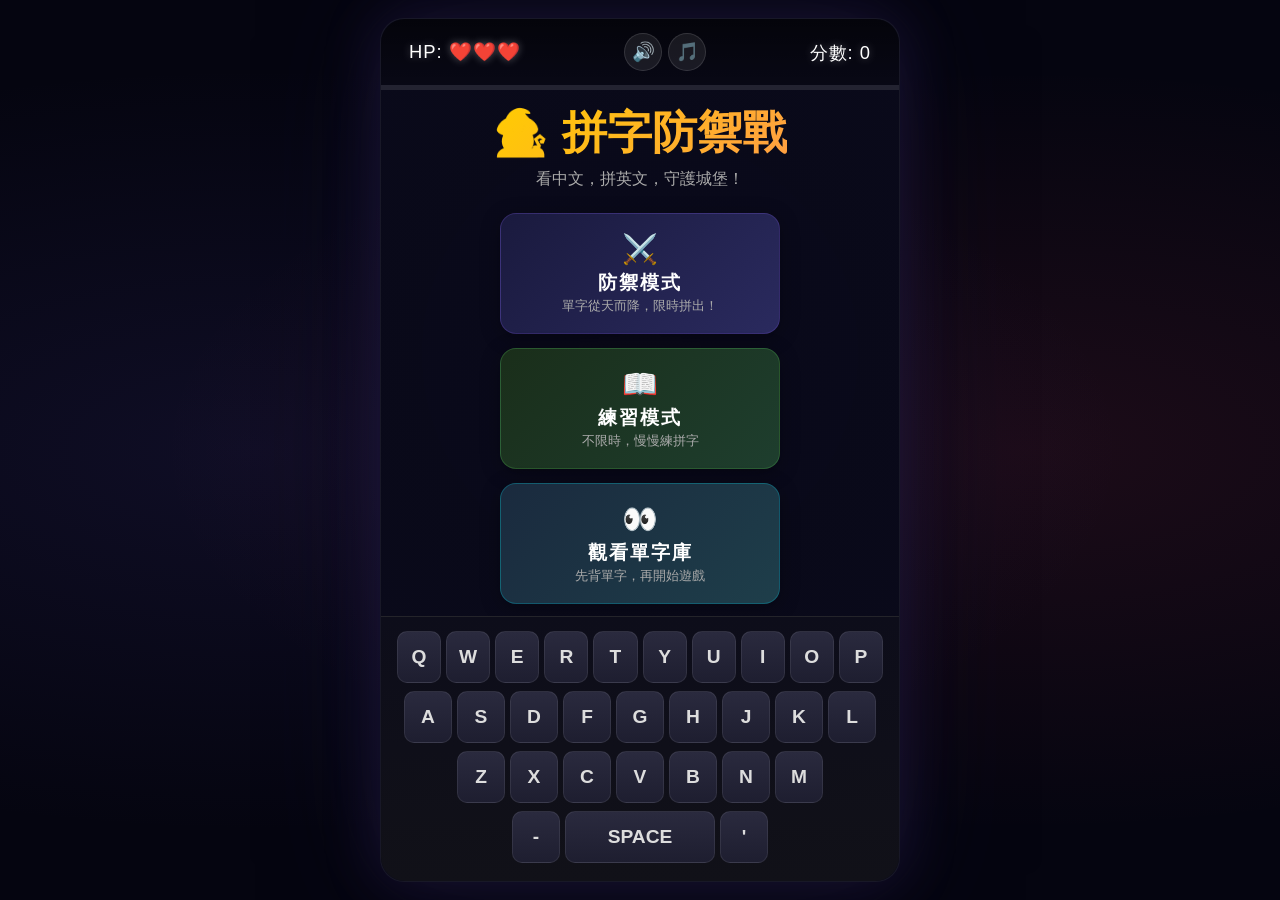
==== index.html @ 6a89c2eb "fix: 支援含有空白(空白鍵)、連字號與撇號的英文單字輸入" ====
<!DOCTYPE html>
<html lang="zh-TW">
<head>
    <meta charset="UTF-8">
    <meta name="viewport" content="width=device-width, initial-scale=1.0, maximum-scale=1.0, user-scalable=no">
    <title>拼字防禦戰</title>
    <link rel="stylesheet" href="style.css?v=13">
</head>
<body>
    <div id="game-container">
        <header id="status-bar">
            <div class="hp-box">HP: <span id="hp-display">❤️❤️❤️</span></div>
            <div class="status-center">
                <button id="sound-toggle" class="icon-btn" title="音效開關">🔊</button>
                <button id="music-toggle" class="icon-btn" title="背景音樂開關">🎵</button>
            </div>
            <div class="score-box">分數: <span id="score-display">0</span></div>
        </header>

        <div id="fever-bar-container">
            <div id="fever-bar-fill"></div>
        </div>

        <div id="canvas-container">
            <canvas id="gameCanvas"></canvas>

            <!-- 首頁：模式選擇 -->
            <div id="start-screen">
                <h1>🧙‍♂️ 拼字防禦戰</h1>
                <p style="color:#aaa; margin-bottom: 5px; font-size:0.9rem;">看中文，拼英文，守護城堡！</p>
                <div class="mode-buttons">
                    <button id="start-defense-btn" class="mode-btn">
                        <span class="mode-icon">⚔️</span>
                        <span class="mode-title">防禦模式</span>
                        <span class="mode-desc">單字從天而降，限時拼出！</span>
                    </button>
                    <button id="start-practice-btn" class="mode-btn practice">
                        <span class="mode-icon">📖</span>
                        <span class="mode-title">練習模式</span>
                        <span class="mode-desc">不限時，慢慢練拼字</span>
                    </button>
                    <button id="start-dictionary-btn" class="mode-btn dictionary">
                        <span class="mode-icon">👀</span>
                        <span class="mode-title">觀看單字庫</span>
                        <span class="mode-desc">先背單字，再開始遊戲</span>
                    </button>
                </div>
            </div>

            <!-- 分類選擇畫面 -->
            <div id="category-screen" style="display: none;">
                <h2 id="category-title">📚 選擇題庫</h2>
                <p style="color:#aaa; font-size:0.85rem; margin-bottom: 8px;">選擇要練習的單字分類</p>
                <div id="category-list" class="category-list">
                    <!-- 動態生成 -->
                </div>
                <button id="category-back-btn" class="secondary-btn" style="margin-top: 14px;">⬅ 返回</button>
            </div>

            <!-- 項次/批次選擇畫面 -->
            <div id="batch-screen" style="display: none;">
                <h2 id="batch-title">🔢 選擇範圍</h2>
                <p style="color:#aaa; font-size:0.85rem; margin-bottom: 8px;">將單字依序分組，分批練習效果更好</p>
                <div id="batch-list" class="category-list">
                    <!-- 動態生成 -->
                </div>
                <button id="batch-back-btn" class="secondary-btn" style="margin-top: 14px;">⬅ 返回分類</button>
            </div>

            <!-- 單字預覽畫面 (單字圖鑑) -->
            <div id="dictionary-screen" style="display: none;">
                <h2 id="dictionary-title">👀 單字總覽</h2>
                <div id="dictionary-list" class="dictionary-list">
                    <!-- 動態生成 -->
                </div>
                <button id="dictionary-back-btn" class="secondary-btn" style="margin-top: 14px;">⬅ 返回分類</button>
            </div>

            <!-- 防禦模式結束畫面 -->
            <div id="game-over-screen" style="display: none;">
                <h2>💀 遊戲結束</h2>
                <p>最終分數: <span id="final-score">0</span></p>
                <button id="restart-btn">🔄 再玩一次</button>
                <button id="back-menu-btn" class="secondary-btn">🏠 回到主選單</button>
            </div>

            <!-- 練習模式結束畫面 -->
            <div id="practice-end-screen" style="display: none;">
                <h2>📊 練習結果</h2>
                <p>完成單字: <span id="practice-count">0</span> 個</p>
                <p>正確率: <span id="practice-accuracy">0</span>%</p>
                <button id="practice-restart-btn">📖 繼續練習</button>
                <button id="practice-menu-btn" class="secondary-btn">🏠 回到主選單</button>
            </div>
        </div>

        <div id="keyboard-container">
        </div>
    </div>

    <script src="api.js?v=13"></script>
    <script src="game.js?v=13"></script>
</body>
</html>
---- style.css ----
/* ===================== */
/* 基礎重置與全域設定     */
/* ===================== */
* { box-sizing: border-box; margin: 0; padding: 0; user-select: none; -webkit-touch-callout: none; }
html, body { height: 100%; }
body {
    background-color: #050510;
    color: white;
    font-family: 'Segoe UI', Tahoma, Geneva, Verdana, sans-serif;
    overflow: hidden;
    overscroll-behavior: none;
    display: flex;
    justify-content: center;
    align-items: center;
}

/* ===================== */
/* 遊戲容器佈局           */
/* ===================== */
#game-container {
    display: flex;
    flex-direction: column;
    width: 100%;
    max-width: 600px;
    height: 100vh;
    height: 100dvh;
    margin: 0 auto;
    background-color: #0a0a1a;
    position: relative;
    transition: transform 0.1s;
}

/* ===================== */
/* 狀態列                 */
/* ===================== */
#status-bar {
    display: flex;
    justify-content: space-between;
    align-items: center;
    padding: 10px 16px;
    font-size: 1rem;
    background: linear-gradient(180deg, rgba(0,0,0,0.6), rgba(0,0,0,0.2));
    z-index: 10;
    letter-spacing: 1px;
    flex-shrink: 0;
}
.hp-box, .score-box { text-shadow: 0 0 8px rgba(255,255,255,0.3); white-space: nowrap; }
.status-center { display: flex; gap: 6px; }

/* 音量控制小按鈕 */
.icon-btn {
    width: 36px; height: 36px;
    padding: 0; margin: 0;
    font-size: 1.1rem; line-height: 1;
    border-radius: 50%;
    background: rgba(255,255,255,0.08);
    border: 1px solid rgba(255,255,255,0.12);
    color: white; cursor: pointer;
    display: flex; align-items: center; justify-content: center;
    box-shadow: none; letter-spacing: 0;
    transition: background 0.15s, transform 0.1s;
}
.icon-btn:hover { background: rgba(255,255,255,0.15); }
.icon-btn:active { transform: scale(0.9); }
.icon-btn.muted { opacity: 0.4; }

/* 狂暴進度條 */
#fever-bar-container { height: 5px; width: 100%; background-color: rgba(255,255,255,0.1); flex-shrink: 0; }
#fever-bar-fill { height: 100%; width: 0%; background: linear-gradient(90deg, #ff9f43, #e94560); transition: width 0.3s; }

/* ===================== */
/* Canvas 畫布區          */
/* ===================== */
#canvas-container {
    flex: 1;
    position: relative;
    width: 100%;
    overflow: hidden;
    min-height: 0;
}
canvas { display: block; width: 100%; height: 100%; }

/* ===================== */
/* 開始與結束覆蓋層        */
/* ===================== */
#start-screen, #game-over-screen, #practice-end-screen, #category-screen, #dictionary-screen, #batch-screen {
    position: absolute; top: 0; left: 0; width: 100%; height: 100%;
    background: radial-gradient(ellipse at center, rgba(10,10,26,0.88) 0%, rgba(10,10,26,0.96) 100%);
    display: flex; flex-direction: column; align-items: center; justify-content: center; z-index: 20;
    backdrop-filter: blur(4px);
    padding: 20px;
}
#start-screen h1 {
    font-size: 2.2rem; margin-bottom: 6px;
    background: linear-gradient(135deg, #ffcc00, #ff9f43);
    -webkit-background-clip: text; background-clip: text;
    -webkit-text-fill-color: transparent;
    text-shadow: none;
}
#game-over-screen h2 { color: #e94560; font-size: 1.8rem; }
#game-over-screen p, #practice-end-screen p { color: #ccc; font-size: 1.1rem; margin-top: 8px; }
#practice-end-screen h2 {
    font-size: 1.8rem;
    background: linear-gradient(135deg, #4CAF50, #00ff88);
    -webkit-background-clip: text; background-clip: text;
    -webkit-text-fill-color: transparent;
}

/* 模式選擇按鈕 */
.mode-buttons {
    display: flex; flex-direction: column; gap: 14px;
    margin-top: 18px; width: 100%; max-width: 280px;
}
.mode-btn {
    display: flex; flex-direction: column; align-items: center;
    padding: 18px 20px !important; margin: 0 !important;
    border-radius: 16px !important;
    background: linear-gradient(135deg, #1a1a3e, #2a2a5e) !important;
    border: 1px solid rgba(108,77,196,0.3) !important;
    box-shadow: 0 4px 20px rgba(0,0,0,0.3) !important;
    cursor: pointer; transition: all 0.2s !important;
    text-align: center;
}
.mode-btn:hover {
    transform: translateY(-3px) !important;
    box-shadow: 0 8px 30px rgba(108,77,196,0.4) !important;
    border-color: rgba(108,77,196,0.6) !important;
}
.mode-btn:active { transform: scale(0.97) !important; }
.mode-btn.practice {
    background: linear-gradient(135deg, #1a2e1a, #1e3e2e) !important;
    border-color: rgba(76,175,80,0.3) !important;
}
.mode-btn.practice:hover {
    box-shadow: 0 8px 30px rgba(76,175,80,0.3) !important;
    border-color: rgba(76,175,80,0.6) !important;
}
.mode-btn.dictionary {
    background: linear-gradient(135deg, #1a2a3e, #1e3e4a) !important;
    border-color: rgba(0, 188, 212, 0.3) !important;
}
.mode-btn.dictionary:hover {
    box-shadow: 0 8px 30px rgba(0, 188, 212, 0.3) !important;
    border-color: rgba(0, 188, 212, 0.6) !important;
}
.mode-icon { font-size: 1.8rem; margin-bottom: 4px; }
.mode-title {
    font-size: 1.2rem; font-weight: bold; color: #fff;
    letter-spacing: 2px;
}
.mode-desc { font-size: 0.8rem; color: #aaa; margin-top: 2px; }

/* 分類選擇清單 */
#category-screen h2 {
    font-size: 1.6rem;
    background: linear-gradient(135deg, #7B68EE, #a78bfa);
    -webkit-background-clip: text; background-clip: text;
    -webkit-text-fill-color: transparent;
}
.category-list {
    display: flex; flex-direction: column; gap: 8px;
    width: 100%; max-width: 300px;
    max-height: 55vh; overflow-y: auto;
    padding: 4px 2px;
    margin-top: 10px;
}
.category-list::-webkit-scrollbar { width: 4px; }
.category-list::-webkit-scrollbar-track { background: transparent; }
.category-list::-webkit-scrollbar-thumb { background: rgba(255,255,255,0.15); border-radius: 4px; }
.category-btn {
    display: flex; align-items: center; justify-content: space-between;
    padding: 14px 18px !important; margin: 0 !important;
    border-radius: 12px !important;
    background: linear-gradient(135deg, #1a1a3e, #22224a) !important;
    border: 1px solid rgba(123,104,238,0.2) !important;
    box-shadow: 0 2px 10px rgba(0,0,0,0.2) !important;
    cursor: pointer; transition: all 0.2s !important;
    text-align: left;
}
.category-btn:hover {
    transform: translateY(-2px) !important;
    border-color: rgba(123,104,238,0.5) !important;
    box-shadow: 0 4px 20px rgba(123,104,238,0.2) !important;
}
.category-btn:active { transform: scale(0.97) !important; }
.category-btn.all-btn {
    background: linear-gradient(135deg, #2a1a4e, #3a2a6e) !important;
    border-color: rgba(167,139,250,0.4) !important;
}
.category-name {
    font-size: 1.05rem; font-weight: bold; color: #fff;
    letter-spacing: 1px;
}
.category-count {
    font-size: 0.8rem; color: rgba(255,255,255,0.45);
    background: rgba(255,255,255,0.06);
    padding: 3px 10px; border-radius: 20px;
    white-space: nowrap;
}

/* 單字圖鑑清單 */
#dictionary-screen h2 {
    font-size: 1.6rem;
    background: linear-gradient(135deg, #00BCD4, #80DEEA);
    -webkit-background-clip: text; background-clip: text;
    -webkit-text-fill-color: transparent;
}
.dictionary-list {
    display: flex; flex-direction: column; gap: 8px;
    width: 100%; max-width: 320px;
    max-height: 60vh; overflow-y: auto;
    padding: 6px;
    margin-top: 10px;
}
.dictionary-list::-webkit-scrollbar { width: 4px; }
.dictionary-list::-webkit-scrollbar-track { background: transparent; }
.dictionary-list::-webkit-scrollbar-thumb { background: rgba(255,255,255,0.15); border-radius: 4px; }
.dict-card {
    display: flex; justify-content: space-between; align-items: center;
    padding: 12px 16px;
    border-radius: 10px;
    background: rgba(255,255,255,0.05);
    border: 1px solid rgba(255,255,255,0.1);
}
.dict-word {
    font-size: 1.2rem; font-weight: bold; color: #ffcc00;
    font-family: 'Courier New', monospace; letter-spacing: 1px;
}
.dict-trans {
    font-size: 1rem; color: #fff;
}

/* 通用遊戲按鈕 */
button:not(.icon-btn):not(.mode-btn):not(.key-btn):not(.category-btn) {
    padding: 15px 40px; font-size: 1.1rem;
    background: linear-gradient(135deg, #4a3fa0, #6c4dc4);
    color: white; border: none; border-radius: 12px;
    cursor: pointer; margin-top: 14px;
    box-shadow: 0 4px 15px rgba(108, 77, 196, 0.4);
    transition: transform 0.15s, box-shadow 0.15s;
    letter-spacing: 1px; font-weight: bold;
}
button:not(.icon-btn):not(.mode-btn):not(.key-btn):not(.category-btn):hover { transform: translateY(-2px); box-shadow: 0 6px 20px rgba(108, 77, 196, 0.6); }
button:not(.icon-btn):not(.mode-btn):not(.key-btn):not(.category-btn):active { transform: scale(0.96); }

/* 次要按鈕（回主選單等） */
.secondary-btn {
    background: transparent !important;
    border: 1px solid rgba(255,255,255,0.2) !important;
    box-shadow: none !important;
    font-size: 0.95rem !important;
    padding: 10px 30px !important;
    opacity: 0.7;
}
.secondary-btn:hover { opacity: 1; border-color: rgba(255,255,255,0.4) !important; }

/* ===================== */
/* 虛擬鍵盤區             */
/* ===================== */
#keyboard-container {
    flex-shrink: 0;
    padding: 10px 4px 14px;
    background: linear-gradient(180deg, #0d0d1a, #111118);
    display: flex; flex-direction: column; gap: 6px; justify-content: center;
    z-index: 10; border-top: 1px solid rgba(255,255,255,0.08);
}
.keyboard-row { display: flex; justify-content: center; gap: 4px; }
.key-btn {
    flex: 1; max-width: 42px; height: 46px;
    background: linear-gradient(180deg, #2a2a3e, #1e1e30);
    color: #ddd; border: 1px solid rgba(255,255,255,0.08);
    border-radius: 8px; font-size: 1.1rem; font-weight: bold;
    text-transform: uppercase; cursor: pointer;
    display: flex; align-items: center; justify-content: center;
    touch-action: manipulation;
    transition: background 0.1s, transform 0.08s;
}
.key-btn:active, .key-btn.active {
    background: linear-gradient(180deg, #6c4dc4, #4a3fa0);
    transform: scale(0.92); color: #fff;
    box-shadow: 0 0 12px rgba(108, 77, 196, 0.5);
}

/* ===================== */
/* 狂暴模式特效           */
/* ===================== */
body.fever-mode #game-container { box-shadow: inset 0 0 60px rgba(233, 69, 96, 0.6); }
body.fever-mode #fever-bar-fill { background: linear-gradient(90deg, #e94560, #ff6b6b); box-shadow: 0 0 15px #e94560; }
body.fever-mode .key-btn { border-color: rgba(233, 69, 96, 0.3); }
body.fever-mode .key-btn:active, body.fever-mode .key-btn.active {
    background: linear-gradient(180deg, #e94560, #c0392b);
    box-shadow: 0 0 12px rgba(233, 69, 96, 0.6);
}

/* ======================================= */
/* 響應式設計 — 平板 (768px+)               */
/* ======================================= */
@media (min-width: 768px) {
    #game-container {
        max-width: 700px;
        height: 100vh; height: 100dvh;
        border-radius: 24px;
        box-shadow: 0 0 60px rgba(108, 77, 196, 0.2), 0 0 120px rgba(10,10,26,0.8);
        border: 1px solid rgba(255,255,255,0.06);
    }

    /* 用 canvas-container 的 overflow:hidden 來裁切遊戲畫面圓角，而非整個容器 */
    #canvas-container { border-radius: 0; }

    #status-bar { padding: 14px 24px; font-size: 1.1rem; border-radius: 24px 24px 0 0; }

    #keyboard-container {
        padding: 14px 20px 18px;
        gap: 8px;
        border-radius: 0 0 24px 24px;
    }
    .key-btn {
        max-width: 54px; height: 54px;
        font-size: 1.2rem; border-radius: 10px;
    }
    .keyboard-row { gap: 6px; }

    #start-screen h1 { font-size: 2.6rem; }
    button:not(.icon-btn):not(.mode-btn):not(.key-btn):not(.category-btn) { padding: 18px 50px; font-size: 1.15rem; }
}

/* ======================================= */
/* 響應式設計 — 桌面寬螢幕 (1024px+)        */
/* ======================================= */
@media (min-width: 1024px) {
    body {
        background-image:
            radial-gradient(ellipse at 20% 50%, rgba(74,63,160,0.15) 0%, transparent 60%),
            radial-gradient(ellipse at 80% 50%, rgba(233,69,96,0.1) 0%, transparent 60%);
    }

    #game-container {
        max-width: 520px;
        height: 96vh; height: 96dvh;
    }

    #status-bar { padding: 14px 28px; font-size: 1.15rem; }
    .icon-btn { width: 38px; height: 38px; font-size: 1.15rem; }

    #keyboard-container {
        padding: 14px 16px 18px;
        gap: 8px;
    }
    .key-btn {
        max-width: 48px; height: 52px;
        font-size: 1.2rem; border-radius: 10px;
    }
    .key-btn:hover {
        background: linear-gradient(180deg, #35355a, #282844);
        border-color: rgba(255,255,255,0.15);
    }
    .keyboard-row { gap: 5px; }

    #start-screen h1 { font-size: 2.8rem; }
    #start-screen p { font-size: 1rem !important; }
    button:not(.icon-btn):not(.mode-btn):not(.key-btn):not(.category-btn) { padding: 18px 55px; font-size: 1.2rem; border-radius: 14px; }
}

/* ======================================= */
/* 響應式設計 — 超寬桌面 (1440px+)          */
/* ======================================= */
@media (min-width: 1440px) {
    #game-container {
        max-width: 580px;
        border-radius: 28px;
        box-shadow: 0 0 80px rgba(108, 77, 196, 0.25), 0 0 200px rgba(10,10,26,0.9);
    }
    #status-bar { border-radius: 28px 28px 0 0; }
    #keyboard-container { border-radius: 0 0 28px 28px; }
    .key-btn { max-width: 52px; height: 56px; font-size: 1.25rem; }
}

/* ======================================= */
/* 小螢幕手機 (< 375px)                     */
/* ======================================= */
@media (max-width: 374px) {
    #status-bar { padding: 8px 10px; font-size: 0.85rem; }
    .icon-btn { width: 30px; height: 30px; font-size: 0.9rem; }
    .key-btn { max-width: 34px; height: 40px; font-size: 0.95rem; }
    #keyboard-container { padding: 6px 2px 10px; gap: 4px; }
    .keyboard-row { gap: 3px; }
}
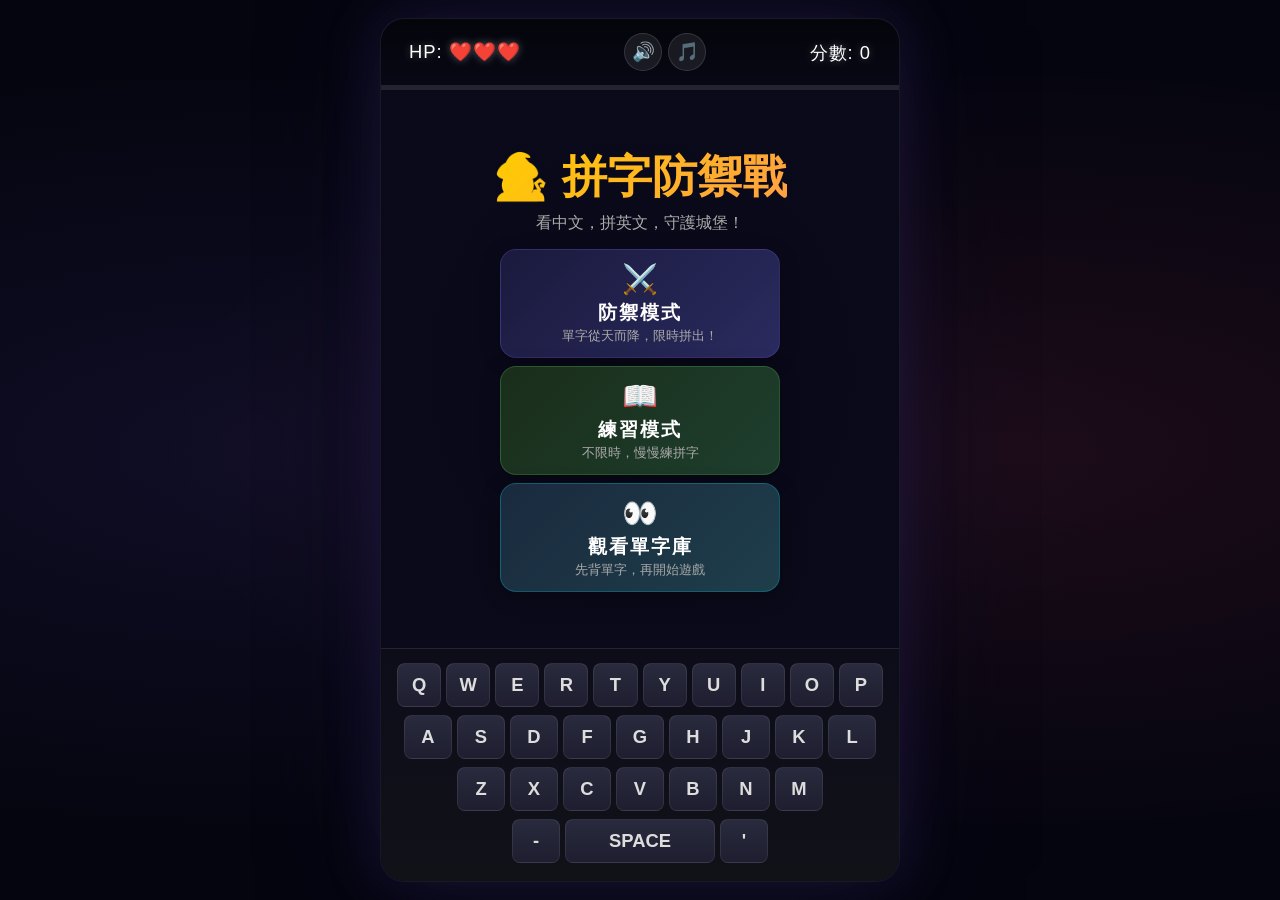
==== commit efb87654: "style: 調整桌面版高度空間，縮減按鈕間距以避免標題被裁切" ====
--- a/index.html
+++ b/index.html
@@ -4,7 +4,7 @@
     <meta charset="UTF-8">
     <meta name="viewport" content="width=device-width, initial-scale=1.0, maximum-scale=1.0, user-scalable=no">
     <title>拼字防禦戰</title>
-    <link rel="stylesheet" href="style.css?v=13">
+    <link rel="stylesheet" href="style.css?v=14">
 </head>
 <body>
     <div id="game-container">
@@ -98,7 +98,7 @@
         </div>
     </div>
 
-    <script src="api.js?v=13"></script>
-    <script src="game.js?v=13"></script>
+    <script src="api.js?v=14"></script>
+    <script src="game.js?v=14"></script>
 </body>
 </html>
--- a/style.css
+++ b/style.css
@@ -108,12 +108,12 @@
 
 /* 模式選擇按鈕 */
 .mode-buttons {
-    display: flex; flex-direction: column; gap: 14px;
-    margin-top: 18px; width: 100%; max-width: 280px;
+    display: flex; flex-direction: column; gap: 8px;
+    margin-top: 10px; width: 100%; max-width: 280px;
 }
 .mode-btn {
     display: flex; flex-direction: column; align-items: center;
-    padding: 18px 20px !important; margin: 0 !important;
+    padding: 12px 16px !important; margin: 0 !important;
     border-radius: 16px !important;
     background: linear-gradient(135deg, #1a1a3e, #2a2a5e) !important;
     border: 1px solid rgba(108,77,196,0.3) !important;
@@ -266,7 +266,7 @@
 }
 .keyboard-row { display: flex; justify-content: center; gap: 4px; }
 .key-btn {
-    flex: 1; max-width: 42px; height: 46px;
+    flex: 1; max-width: 42px; height: 40px;
     background: linear-gradient(180deg, #2a2a3e, #1e1e30);
     color: #ddd; border: 1px solid rgba(255,255,255,0.08);
     border-radius: 8px; font-size: 1.1rem; font-weight: bold;
@@ -315,8 +315,8 @@
         border-radius: 0 0 24px 24px;
     }
     .key-btn {
-        max-width: 54px; height: 54px;
-        font-size: 1.2rem; border-radius: 10px;
+        max-width: 54px; height: 46px;
+        font-size: 1.15rem; border-radius: 10px;
     }
     .keyboard-row { gap: 6px; }
 
@@ -347,8 +347,8 @@
         gap: 8px;
     }
     .key-btn {
-        max-width: 48px; height: 52px;
-        font-size: 1.2rem; border-radius: 10px;
+        max-width: 48px; height: 44px;
+        font-size: 1.15rem; border-radius: 8px;
     }
     .key-btn:hover {
         background: linear-gradient(180deg, #35355a, #282844);
@@ -372,7 +372,7 @@
     }
     #status-bar { border-radius: 28px 28px 0 0; }
     #keyboard-container { border-radius: 0 0 28px 28px; }
-    .key-btn { max-width: 52px; height: 56px; font-size: 1.25rem; }
+    .key-btn { max-width: 52px; height: 48px; font-size: 1.2rem; }
 }
 
 /* ======================================= */
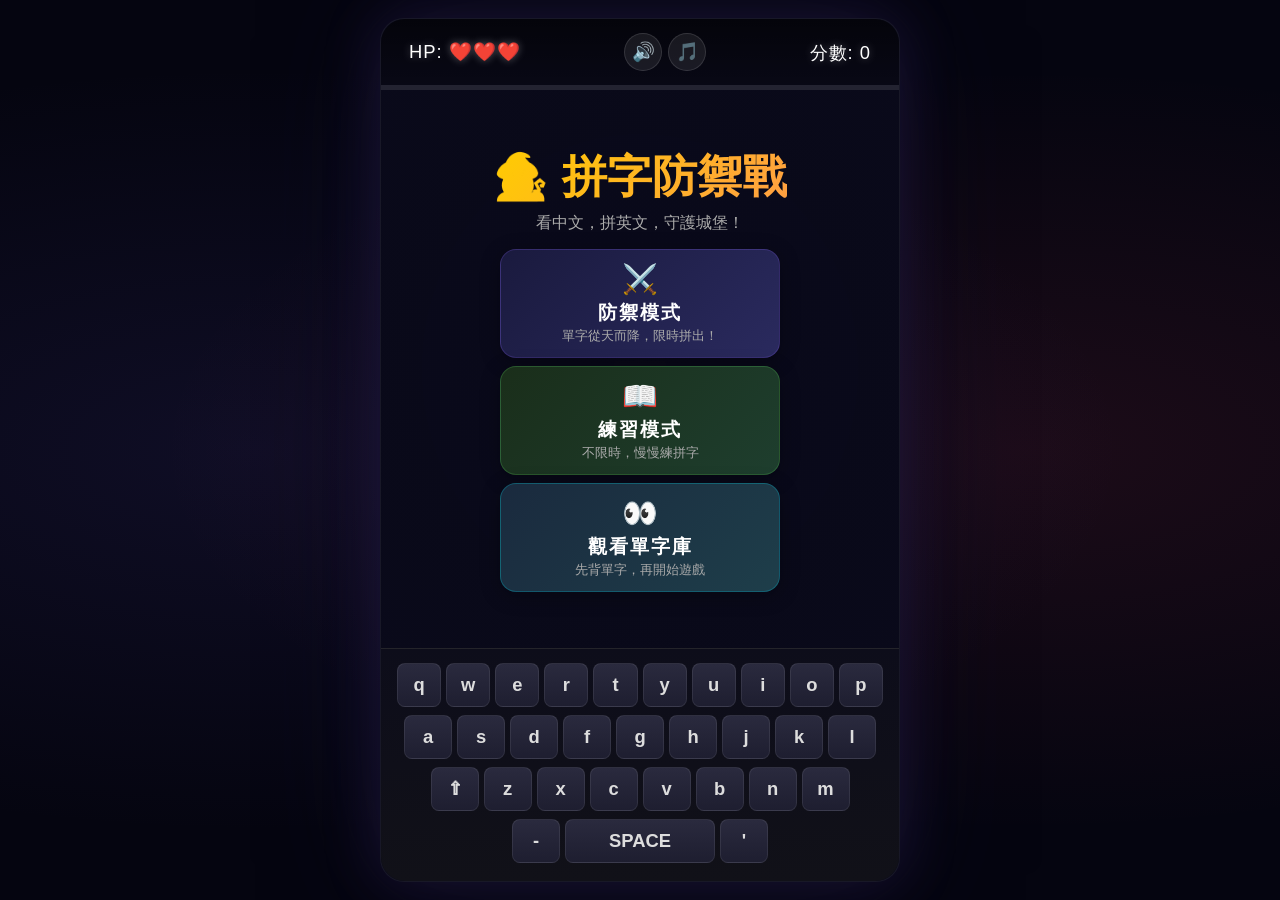
==== commit 2fe233c5: "fix: 更新 CSS 與 JS 檔案版本快取參照至 v15" ====
--- a/index.html
+++ b/index.html
@@ -4,7 +4,7 @@
     <meta charset="UTF-8">
     <meta name="viewport" content="width=device-width, initial-scale=1.0, maximum-scale=1.0, user-scalable=no">
     <title>拼字防禦戰</title>
-    <link rel="stylesheet" href="style.css?v=14">
+    <link rel="stylesheet" href="style.css?v=15">
 </head>
 <body>
     <div id="game-container">
@@ -98,7 +98,7 @@
         </div>
     </div>
 
-    <script src="api.js?v=14"></script>
-    <script src="game.js?v=14"></script>
+    <script src="api.js?v=15"></script>
+    <script src="game.js?v=15"></script>
 </body>
 </html>
--- a/style.css
+++ b/style.css
@@ -216,18 +216,24 @@
 .dictionary-list::-webkit-scrollbar-track { background: transparent; }
 .dictionary-list::-webkit-scrollbar-thumb { background: rgba(255,255,255,0.15); border-radius: 4px; }
 .dict-card {
-    display: flex; justify-content: space-between; align-items: center;
+    display: flex; align-items: center; justify-content: flex-start;
     padding: 12px 16px;
     border-radius: 10px;
     background: rgba(255,255,255,0.05);
     border: 1px solid rgba(255,255,255,0.1);
 }
+.dict-id {
+    font-size: 0.85rem; color: rgba(255,255,255,0.4);
+    font-family: 'Courier New', monospace;
+    width: 35px; min-width: 35px; margin-right: 8px;
+}
 .dict-word {
     font-size: 1.2rem; font-weight: bold; color: #ffcc00;
     font-family: 'Courier New', monospace; letter-spacing: 1px;
 }
 .dict-trans {
     font-size: 1rem; color: #fff;
+    margin-left: auto;
 }
 
 /* 通用遊戲按鈕 */
@@ -270,7 +276,7 @@
     background: linear-gradient(180deg, #2a2a3e, #1e1e30);
     color: #ddd; border: 1px solid rgba(255,255,255,0.08);
     border-radius: 8px; font-size: 1.1rem; font-weight: bold;
-    text-transform: uppercase; cursor: pointer;
+    cursor: pointer;
     display: flex; align-items: center; justify-content: center;
     touch-action: manipulation;
     transition: background 0.1s, transform 0.08s;
@@ -279,6 +285,12 @@
     background: linear-gradient(180deg, #6c4dc4, #4a3fa0);
     transform: scale(0.92); color: #fff;
     box-shadow: 0 0 12px rgba(108, 77, 196, 0.5);
+}
+
+.key-btn.active-shift {
+    background: linear-gradient(180deg, #6c4dc4, #4a3fa0);
+    color: #fff;
+    box-shadow: inset 0 0 8px rgba(0,0,0,0.4);
 }
 
 /* ===================== */
